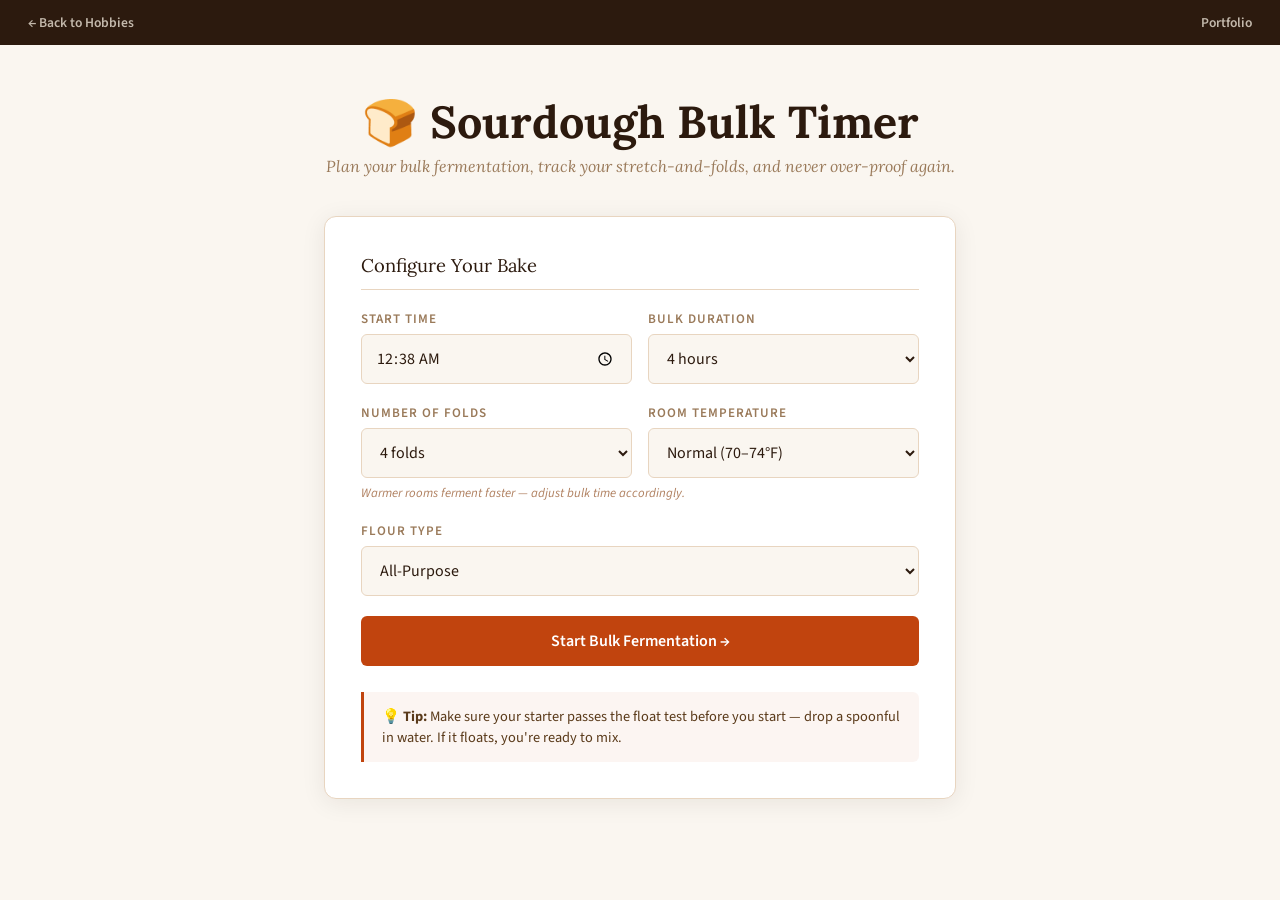
==== app.html @ eb275e16 "Add files via upload" ====
<!DOCTYPE html>
<html lang="en">
<head>
  <meta charset="UTF-8"/>
  <meta name="viewport" content="width=device-width, initial-scale=1.0"/>
  <title>Sourdough Bulk Timer | Liam Beckstead</title>
  <link href="https://fonts.googleapis.com/css2?family=Lora:ital,wght@0,400;0,600;1,400&family=Source+Sans+3:wght@300;400;600&display=swap" rel="stylesheet"/>
  <style>
    *, *::before, *::after { box-sizing: border-box; margin: 0; padding: 0; }

    :root {
      --bg: #faf6f0;
      --dark: #2c1a0e;
      --accent: #c1440e;
      --warm: #e8925a;
      --sage: #7a9e7e;
      --card: #fff;
      --muted: #9a7a5a;
      --border: #e8d5c0;
    }

    body {
      font-family: 'Source Sans 3', sans-serif;
      background: var(--bg);
      min-height: 100vh;
      color: var(--dark);
    }

    .back-link {
      padding: 13px 28px;
      background: var(--dark);
      font-size: 0.85rem;
      display: flex;
      justify-content: space-between;
    }
    .back-link a { color: rgba(245,237,224,0.75); text-decoration: none; font-weight: 600; }
    .back-link a:hover { color: var(--warm); }

    .app-wrap {
      max-width: 680px;
      margin: 0 auto;
      padding: 48px 24px 80px;
    }

    .app-title {
      font-family: 'Lora', serif;
      font-size: clamp(1.8rem, 5vw, 2.8rem);
      text-align: center;
      color: var(--dark);
      margin-bottom: 6px;
    }

    .app-subtitle {
      text-align: center;
      color: var(--muted);
      margin-bottom: 40px;
      font-weight: 300;
      font-style: italic;
      font-family: 'Lora', serif;
    }

    .card {
      background: var(--card);
      border: 1px solid var(--border);
      border-radius: 12px;
      padding: 36px;
      box-shadow: 0 4px 24px rgba(44,26,14,0.08);
      margin-bottom: 20px;
    }

    .card-title {
      font-family: 'Lora', serif;
      font-size: 1.15rem;
      color: var(--dark);
      margin-bottom: 20px;
      padding-bottom: 12px;
      border-bottom: 1px solid var(--border);
    }

    /* INPUTS */
    label {
      display: block;
      font-size: 0.82rem;
      font-weight: 600;
      letter-spacing: 1px;
      text-transform: uppercase;
      color: var(--muted);
      margin-bottom: 6px;
    }

    input[type="number"], select {
      width: 100%;
      padding: 12px 14px;
      border: 1px solid var(--border);
      border-radius: 6px;
      font-family: 'Source Sans 3', sans-serif;
      font-size: 1rem;
      color: var(--dark);
      background: var(--bg);
      margin-bottom: 20px;
      transition: border-color 0.2s;
    }

    input[type="number"]:focus, select:focus {
      outline: none;
      border-color: var(--accent);
    }

    .input-row { display: grid; grid-template-columns: 1fr 1fr; gap: 16px; }
    @media (max-width: 480px) { .input-row { grid-template-columns: 1fr; } }

    .hint { font-size: 0.8rem; color: #b08060; margin-top: -14px; margin-bottom: 20px; font-style: italic; }

    /* BUTTONS */
    .btn-primary {
      background: var(--accent);
      color: #fff;
      border: none;
      padding: 14px 30px;
      border-radius: 6px;
      font-family: 'Source Sans 3', sans-serif;
      font-size: 1rem;
      font-weight: 600;
      cursor: pointer;
      width: 100%;
      transition: opacity 0.2s;
      margin-bottom: 10px;
    }
    .btn-primary:hover { opacity: 0.88; }

    .btn-secondary {
      background: transparent;
      color: var(--accent);
      border: 1px solid var(--accent);
      padding: 12px 30px;
      border-radius: 6px;
      font-family: 'Source Sans 3', sans-serif;
      font-size: 0.95rem;
      font-weight: 600;
      cursor: pointer;
      width: 100%;
      transition: background 0.2s;
    }
    .btn-secondary:hover { background: rgba(193,68,14,0.06); }

    /* TIMER DISPLAY */
    .timer-display {
      text-align: center;
      padding: 36px 20px;
    }

    .timer-phase {
      font-size: 0.78rem;
      font-weight: 600;
      letter-spacing: 3px;
      text-transform: uppercase;
      color: var(--accent);
      margin-bottom: 8px;
    }

    .timer-clock {
      font-family: 'Lora', serif;
      font-size: clamp(3rem, 12vw, 5rem);
      color: var(--dark);
      line-height: 1;
      margin-bottom: 8px;
      font-variant-numeric: tabular-nums;
    }

    .timer-label {
      color: var(--muted);
      font-size: 0.9rem;
      margin-bottom: 28px;
    }

    .progress-wrap {
      height: 6px;
      background: var(--border);
      border-radius: 6px;
      overflow: hidden;
      margin-bottom: 28px;
    }

    .progress-fill {
      height: 100%;
      background: linear-gradient(90deg, var(--accent), var(--warm));
      border-radius: 6px;
      transition: width 1s linear;
    }

    /* SCHEDULE */
    .schedule-item {
      display: flex;
      justify-content: space-between;
      align-items: center;
      padding: 12px 0;
      border-bottom: 1px solid var(--border);
      font-size: 0.92rem;
    }
    .schedule-item:last-child { border-bottom: none; }
    .schedule-step { color: var(--dark); font-weight: 600; }
    .schedule-time { color: var(--muted); }
    .schedule-item.active .schedule-step { color: var(--accent); }
    .schedule-item.done .schedule-step { color: var(--sage); text-decoration: line-through; opacity: 0.7; }

    /* FOLD TRACKER */
    .fold-grid {
      display: grid;
      grid-template-columns: repeat(4, 1fr);
      gap: 10px;
      margin-top: 16px;
    }

    .fold-btn {
      aspect-ratio: 1;
      border-radius: 8px;
      border: 2px solid var(--border);
      background: var(--bg);
      font-size: 1.2rem;
      cursor: pointer;
      display: flex; align-items: center; justify-content: center;
      transition: all 0.2s;
      font-family: 'Source Sans 3', sans-serif;
      color: var(--muted);
    }

    .fold-btn.done {
      background: rgba(122,158,126,0.15);
      border-color: var(--sage);
      color: var(--sage);
    }

    .fold-note {
      font-size: 0.8rem;
      color: var(--muted);
      font-style: italic;
      margin-top: 12px;
    }

    /* STATUS BADGE */
    .status-badge {
      display: inline-block;
      padding: 4px 14px;
      border-radius: 100px;
      font-size: 0.75rem;
      font-weight: 600;
      letter-spacing: 1px;
      text-transform: uppercase;
      margin-bottom: 16px;
    }
    .badge-running { background: rgba(193,68,14,0.1); color: var(--accent); }
    .badge-done { background: rgba(122,158,126,0.15); color: var(--sage); }
    .badge-paused { background: rgba(154,122,90,0.15); color: var(--muted); }

    /* NOTES */
    .tip-box {
      background: rgba(193,68,14,0.05);
      border-left: 3px solid var(--accent);
      padding: 14px 18px;
      border-radius: 0 6px 6px 0;
      margin-top: 16px;
    }
    .tip-box p { margin: 0; font-size: 0.9rem; color: #5a3a1a; }

    .hidden { display: none; }
  </style>
</head>
<body>

<div class="back-link">
  <a href="scratch.html">← Back to Hobbies</a>
  <a href="index.html">Portfolio</a>
</div>

<div class="app-wrap">
  <h1 class="app-title">🍞 Sourdough Bulk Timer</h1>
  <p class="app-subtitle">Plan your bulk fermentation, track your stretch-and-folds, and never over-proof again.</p>

  <!-- SETUP CARD -->
  <div class="card" id="setup-card">
    <div class="card-title">Configure Your Bake</div>

    <div class="input-row">
      <div>
        <label>Start Time</label>
        <input type="time" id="start-time" style="width:100%;padding:12px 14px;border:1px solid var(--border);border-radius:6px;font-family:inherit;font-size:1rem;color:var(--dark);background:var(--bg);margin-bottom:20px;"/>
      </div>
      <div>
        <label>Bulk Duration</label>
        <select id="bulk-hours">
          <option value="3">3 hours</option>
          <option value="4" selected>4 hours</option>
          <option value="5">5 hours</option>
          <option value="6">6 hours</option>
          <option value="7">7 hours</option>
          <option value="8">8 hours</option>
        </select>
      </div>
    </div>

    <div class="input-row">
      <div>
        <label>Number of Folds</label>
        <select id="fold-count">
          <option value="3">3 folds</option>
          <option value="4" selected>4 folds</option>
          <option value="5">5 folds</option>
          <option value="6">6 folds</option>
        </select>
      </div>
      <div>
        <label>Room Temperature</label>
        <select id="temp">
          <option value="cool">Cool (65–68°F)</option>
          <option value="normal" selected>Normal (70–74°F)</option>
          <option value="warm">Warm (75–78°F)</option>
        </select>
      </div>
    </div>
    <p class="hint">Warmer rooms ferment faster — adjust bulk time accordingly.</p>

    <label>Flour Type</label>
    <select id="flour">
      <option value="bread">Bread Flour (high gluten)</option>
      <option value="all-purpose" selected>All-Purpose</option>
      <option value="whole-wheat">Whole Wheat (speeds fermentation)</option>
    </select>

    <button class="btn-primary" onclick="startTimer()">Start Bulk Fermentation →</button>

    <div class="tip-box">
      <p>💡 <strong>Tip:</strong> Make sure your starter passes the float test before you start — drop a spoonful in water. If it floats, you're ready to mix.</p>
    </div>
  </div>

  <!-- TIMER CARD -->
  <div class="card hidden" id="timer-card">
    <div class="timer-display">
      <div class="status-badge badge-running" id="status-badge">● Fermenting</div>
      <div class="timer-phase" id="timer-phase">Bulk Fermentation</div>
      <div class="timer-clock" id="timer-clock">0:00:00</div>
      <div class="timer-label" id="timer-label">Time remaining</div>
      <div class="progress-wrap">
        <div class="progress-fill" id="progress-fill" style="width:0%"></div>
      </div>
      <div style="display:flex;gap:10px;">
        <button class="btn-secondary" id="pause-btn" onclick="togglePause()" style="flex:1;">Pause</button>
        <button class="btn-secondary" onclick="resetTimer()" style="flex:1;">Reset</button>
      </div>
    </div>
  </div>

  <!-- FOLD TRACKER -->
  <div class="card hidden" id="fold-card">
    <div class="card-title">Stretch-and-Fold Tracker</div>
    <div class="fold-grid" id="fold-grid"></div>
    <p class="fold-note" id="fold-note"></p>
  </div>

  <!-- SCHEDULE CARD -->
  <div class="card hidden" id="schedule-card">
    <div class="card-title">Your Bake Schedule</div>
    <div id="schedule-list"></div>
  </div>

  <!-- DONE CARD -->
  <div class="card hidden" id="done-card">
    <div style="text-align:center;padding:20px;">
      <div style="font-size:3.5rem;margin-bottom:16px;">🎉</div>
      <div class="timer-phase" style="font-size:1rem;letter-spacing:2px;margin-bottom:8px;">BULK COMPLETE</div>
      <h3 style="font-family:'Lora',serif;font-size:1.6rem;color:var(--dark);margin-bottom:16px;">Time to Shape!</h3>
      <p style="color:var(--muted);max-width:400px;margin:0 auto 28px;">
        Your dough should have grown 50–75%, feel jiggly and airy, and show bubbles throughout. If it's not quite there, give it another 30 minutes.
      </p>
      <div class="tip-box" style="text-align:left;margin-bottom:24px;">
        <p>🔪 <strong>Next steps:</strong> Pre-shape on an unfloured surface, bench rest 20–30 min, final shape into your banneton, then cold proof in the fridge overnight (12–16 hrs). Bake straight from the fridge in a Dutch oven at 500°F.</p>
      </div>
      <button class="btn-primary" onclick="resetTimer()">Bake Another Loaf</button>
    </div>
  </div>
</div>

<script>
  let totalSeconds = 0;
  let remainingSeconds = 0;
  let intervalId = null;
  let paused = false;
  let foldsDone = 0;
  let totalFolds = 4;
  let foldTimes = [];
  let startTimestamp = null;
  let schedule = [];

  function timeStr(date) {
    return date.toLocaleTimeString([], { hour: '2-digit', minute: '2-digit' });
  }

  function formatTime(secs) {
    const h = Math.floor(secs / 3600);
    const m = Math.floor((secs % 3600) / 60);
    const s = secs % 60;
    return `${h}:${String(m).padStart(2,'0')}:${String(s).padStart(2,'0')}`;
  }

  function startTimer() {
    const timeInput = document.getElementById('start-time').value;
    const hours = parseInt(document.getElementById('bulk-hours').value);
    totalFolds = parseInt(document.getElementById('fold-count').value);

    let start = new Date();
    if (timeInput) {
      const [h, m] = timeInput.split(':').map(Number);
      start.setHours(h, m, 0, 0);
      if (start < new Date()) start.setDate(start.getDate() + 1);
    }

    totalSeconds = hours * 3600;
    remainingSeconds = totalSeconds;
    startTimestamp = start.getTime();
    foldsDone = 0;

    // Build fold times — every 30 min for first n folds
    foldTimes = [];
    for (let i = 1; i <= totalFolds; i++) {
      const foldDate = new Date(start.getTime() + i * 30 * 60 * 1000);
      foldTimes.push(foldDate);
    }

    // Build schedule
    const endDate = new Date(start.getTime() + totalSeconds * 1000);
    schedule = [
      { label: 'Mix dough & add starter', time: start, type: 'start' },
      ...foldTimes.map((t, i) => ({ label: `Fold ${i+1} of ${totalFolds}`, time: t, type: 'fold' })),
      { label: 'Pre-shape', time: endDate, type: 'end' },
      { label: 'Bench rest (20 min)', time: new Date(endDate.getTime() + 20*60*1000), type: 'next' },
      { label: 'Final shape + into banneton', time: new Date(endDate.getTime() + 40*60*1000), type: 'next' },
      { label: 'Into fridge for cold proof', time: new Date(endDate.getTime() + 50*60*1000), type: 'next' },
    ];

    renderSchedule();
    renderFolds();

    document.getElementById('setup-card').classList.add('hidden');
    document.getElementById('timer-card').classList.remove('hidden');
    document.getElementById('fold-card').classList.remove('hidden');
    document.getElementById('schedule-card').classList.remove('hidden');
    document.getElementById('done-card').classList.add('hidden');

    if (timeInput) {
      const waitMs = start.getTime() - Date.now();
      if (waitMs > 0) {
        document.getElementById('timer-phase').textContent = 'Waiting to start...';
        document.getElementById('timer-label').textContent = `Bulk begins at ${timeStr(start)}`;
        setTimeout(() => runTimer(), waitMs);
        return;
      }
    }

    runTimer();
  }

  function runTimer() {
    document.getElementById('timer-phase').textContent = 'Bulk Fermentation';
    intervalId = setInterval(() => {
      if (paused) return;
      remainingSeconds--;
      updateDisplay();
      checkFoldReminders();
      if (remainingSeconds <= 0) {
        clearInterval(intervalId);
        finishTimer();
      }
    }, 1000);
    updateDisplay();
  }

  function updateDisplay() {
    const elapsed = totalSeconds - remainingSeconds;
    const pct = Math.min((elapsed / totalSeconds) * 100, 100);

    document.getElementById('timer-clock').textContent = formatTime(remainingSeconds);
    document.getElementById('timer-label').textContent = remainingSeconds > 0 ? 'Time remaining' : 'Done!';
    document.getElementById('progress-fill').style.width = pct + '%';
    updateScheduleActive();
  }

  function checkFoldReminders() {
    const elapsed = totalSeconds - remainingSeconds;
    foldTimes.forEach((ft, i) => {
      const foldElapsed = Math.round((ft.getTime() - startTimestamp) / 1000);
      if (elapsed === foldElapsed && foldsDone <= i) {
        document.getElementById('fold-note').textContent = `⏰ Time for fold ${i+1}! Grab the dough.`;
      }
    });
  }

  function togglePause() {
    paused = !paused;
    const btn = document.getElementById('pause-btn');
    const badge = document.getElementById('status-badge');
    btn.textContent = paused ? 'Resume' : 'Pause';
    badge.textContent = paused ? '⏸ Paused' : '● Fermenting';
    badge.className = paused ? 'status-badge badge-paused' : 'status-badge badge-running';
  }

  function resetTimer() {
    clearInterval(intervalId);
    paused = false;
    foldsDone = 0;
    document.getElementById('setup-card').classList.remove('hidden');
    document.getElementById('timer-card').classList.add('hidden');
    document.getElementById('fold-card').classList.add('hidden');
    document.getElementById('schedule-card').classList.add('hidden');
    document.getElementById('done-card').classList.add('hidden');

    // Set default time to now
    const now = new Date();
    const hh = String(now.getHours()).padStart(2,'0');
    const mm = String(now.getMinutes()).padStart(2,'0');
    document.getElementById('start-time').value = `${hh}:${mm}`;
  }

  function finishTimer() {
    document.getElementById('timer-card').classList.add('hidden');
    document.getElementById('done-card').classList.remove('hidden');
    document.getElementById('status-badge').textContent = '✓ Complete';
    document.getElementById('status-badge').className = 'status-badge badge-done';
  }

  function markFold(index) {
    if (index !== foldsDone) return; // must do in order
    foldsDone++;
    const btns = document.querySelectorAll('.fold-btn');
    btns[index].classList.add('done');
    btns[index].textContent = '✓';
    const note = document.getElementById('fold-note');
    if (foldsDone < totalFolds) {
      note.textContent = `Fold ${foldsDone} done! Next fold in ~30 min.`;
    } else {
      note.textContent = `All ${totalFolds} folds complete — nice work! Let the dough rest now.`;
    }
    updateScheduleActive();
  }

  function renderFolds() {
    const grid = document.getElementById('fold-grid');
    grid.innerHTML = '';
    for (let i = 0; i < totalFolds; i++) {
      const btn = document.createElement('div');
      btn.className = 'fold-btn';
      btn.innerHTML = `Fold<br>${i+1}`;
      btn.onclick = () => markFold(i);
      grid.appendChild(btn);
    }
    document.getElementById('fold-note').textContent = 'Tap each fold when you complete it.';
  }

  function renderSchedule() {
    const list = document.getElementById('schedule-list');
    list.innerHTML = '';
    schedule.forEach((item, i) => {
      const row = document.createElement('div');
      row.className = 'schedule-item';
      row.id = `sched-${i}`;
      row.innerHTML = `<span class="schedule-step">${item.label}</span><span class="schedule-time">${timeStr(item.time)}</span>`;
      list.appendChild(row);
    });
  }

  function updateScheduleActive() {
    const now = Date.now();
    schedule.forEach((item, i) => {
      const el = document.getElementById(`sched-${i}`);
      if (!el) return;
      if (item.time.getTime() <= now) {
        el.classList.add('done');
        el.classList.remove('active');
      } else {
        el.classList.remove('done', 'active');
      }
    });
    // Mark next upcoming as active
    const next = schedule.find(s => s.time.getTime() > now);
    if (next) {
      const idx = schedule.indexOf(next);
      const el = document.getElementById(`sched-${idx}`);
      if (el) { el.classList.add('active'); el.classList.remove('done'); }
    }
  }

  // Set default start time to now
  window.onload = () => {
    const now = new Date();
    const hh = String(now.getHours()).padStart(2,'0');
    const mm = String(now.getMinutes()).padStart(2,'0');
    document.getElementById('start-time').value = `${hh}:${mm}`;
  };
</script>
</body>
</html>
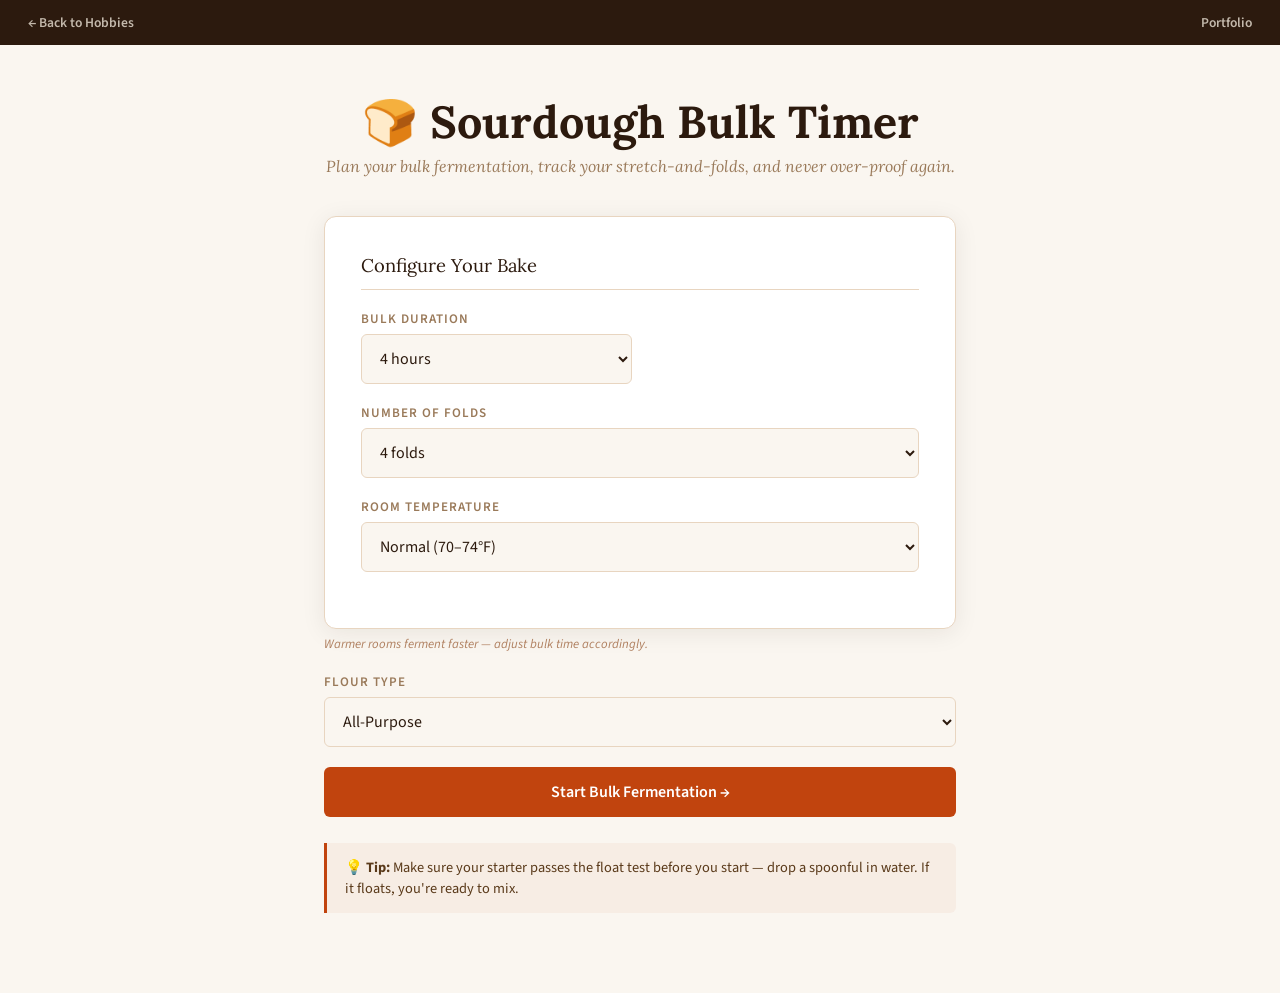
==== commit 717b3d69: "Add files via upload" ====
--- a/app.html
+++ b/app.html
@@ -282,10 +282,6 @@
 
     <div class="input-row">
       <div>
-        <label>Start Time</label>
-        <input type="time" id="start-time" style="width:100%;padding:12px 14px;border:1px solid var(--border);border-radius:6px;font-family:inherit;font-size:1rem;color:var(--dark);background:var(--bg);margin-bottom:20px;"/>
-      </div>
-      <div>
         <label>Bulk Duration</label>
         <select id="bulk-hours">
           <option value="3">3 hours</option>
@@ -297,8 +293,6 @@
         </select>
       </div>
     </div>
-
-    <div class="input-row">
       <div>
         <label>Number of Folds</label>
         <select id="fold-count">
@@ -403,16 +397,10 @@
   }
 
   function startTimer() {
-    const timeInput = document.getElementById('start-time').value;
     const hours = parseInt(document.getElementById('bulk-hours').value);
     totalFolds = parseInt(document.getElementById('fold-count').value);
 
-    let start = new Date();
-    if (timeInput) {
-      const [h, m] = timeInput.split(':').map(Number);
-      start.setHours(h, m, 0, 0);
-      if (start < new Date()) start.setDate(start.getDate() + 1);
-    }
+    const start = new Date();
 
     totalSeconds = hours * 3600;
     remainingSeconds = totalSeconds;
@@ -445,16 +433,6 @@
     document.getElementById('fold-card').classList.remove('hidden');
     document.getElementById('schedule-card').classList.remove('hidden');
     document.getElementById('done-card').classList.add('hidden');
-
-    if (timeInput) {
-      const waitMs = start.getTime() - Date.now();
-      if (waitMs > 0) {
-        document.getElementById('timer-phase').textContent = 'Waiting to start...';
-        document.getElementById('timer-label').textContent = `Bulk begins at ${timeStr(start)}`;
-        setTimeout(() => runTimer(), waitMs);
-        return;
-      }
-    }
 
     runTimer();
   }
